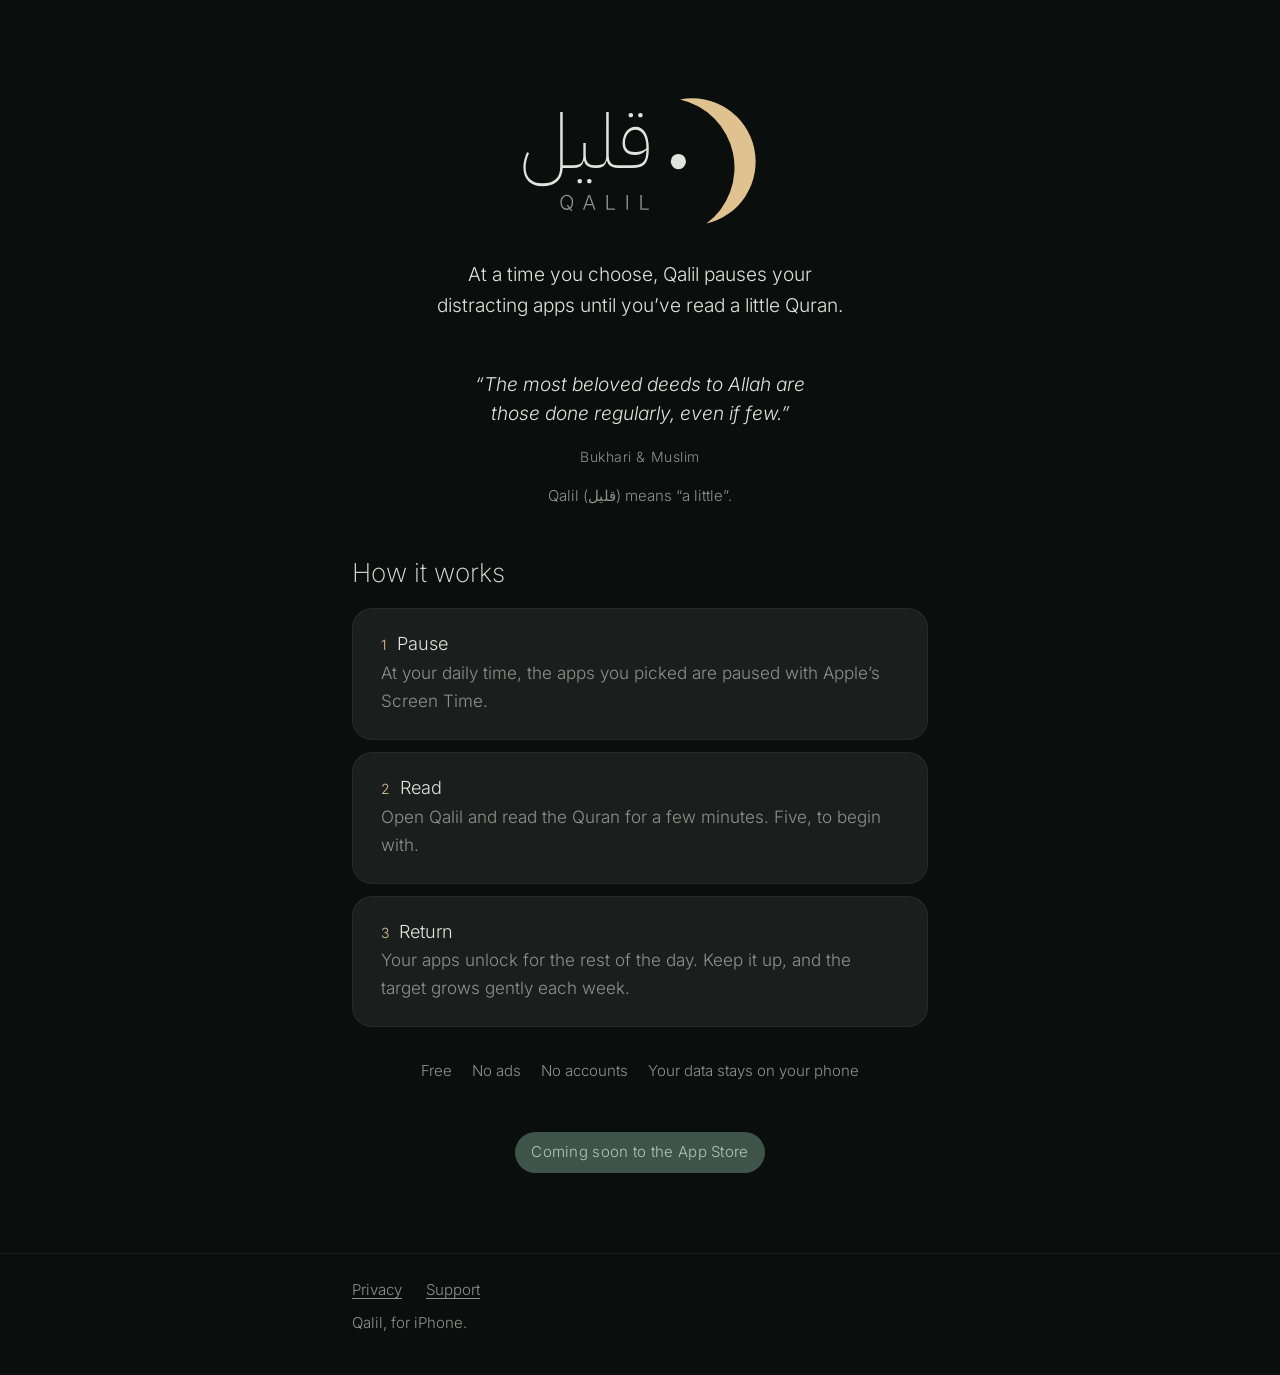
==== index.html @ 8bd306e0 "Qalil website: home, privacy, support, 404 Plain HTML/CSS for GitHub Pages at qalil.app. Self-hosted" ====
<!doctype html>
<html lang="en">
<head>
  <meta charset="utf-8">
  <meta name="viewport" content="width=device-width, initial-scale=1, viewport-fit=cover">
  <title>Qalil: a little Quran, every day</title>
  <meta name="description" content="Qalil pauses the apps you choose each day until you've read a little Quran. Free, no ads, no accounts.">
  <meta name="theme-color" content="#0a0f0d">
  <meta name="color-scheme" content="dark">
  <link rel="canonical" href="https://qalil.app/">
  <link rel="icon" href="/favicon.ico" sizes="32x32">
  <link rel="icon" href="/favicon.svg" type="image/svg+xml">
  <link rel="apple-touch-icon" href="/assets/img/apple-touch-icon.png">
  <link rel="preload" href="/assets/fonts/Inter-300Light.woff2" as="font" type="font/woff2" crossorigin>
  <link rel="stylesheet" href="/assets/site.css">
  <meta property="og:type" content="website">
  <meta property="og:site_name" content="Qalil">
  <meta property="og:title" content="Qalil: a little Quran, every day">
  <meta property="og:description" content="Qalil pauses the apps you choose each day until you've read a little Quran. Free, no ads, no accounts.">
  <meta property="og:url" content="https://qalil.app/">
  <meta property="og:image" content="https://qalil.app/assets/img/og.png">
  <meta property="og:image:width" content="1200">
  <meta property="og:image:height" content="630">
  <meta property="og:image:alt" content="The Qalil logo: a gold crescent beside the word قليل and QALIL.">
  <meta name="twitter:card" content="summary_large_image">
</head>
<body>
  <a class="skip" href="#main">Skip to content</a>
  <main id="main" class="wrap">
    <section class="hero">
      <h1><img src="/assets/img/lockup.svg" width="142" height="77" alt="Qalil (قليل)"></h1>
      <p class="lede">At a time you choose, Qalil pauses your distracting apps until you’ve read a little Quran.</p>
    </section>

    <figure class="hadith">
      <blockquote>
        <p>“The most beloved deeds to Allah are those done regularly, even if few.”</p>
      </blockquote>
      <footer>Bukhari &amp; Muslim</footer>
    </figure>
    <p class="meaning">Qalil (قليل) means “a little”.</p>

    <h2 id="how">How it works</h2>
    <ol class="steps" aria-labelledby="how">
      <li class="card">
        <h3><span class="n" aria-hidden="true">1</span> Pause</h3>
        <p>At your daily time, the apps you picked are paused with Apple’s Screen Time.</p>
      </li>
      <li class="card">
        <h3><span class="n" aria-hidden="true">2</span> Read</h3>
        <p>Open Qalil and read the Quran for a few minutes. Five, to begin with.</p>
      </li>
      <li class="card">
        <h3><span class="n" aria-hidden="true">3</span> Return</h3>
        <p>Your apps unlock for the rest of the day. Keep it up, and the target grows gently each week.</p>
      </li>
    </ol>

    <ul class="facts" aria-label="In short">
      <li>Free</li>
      <li>No ads</li>
      <li>No accounts</li>
      <li>Your data stays on your phone</li>
    </ul>

    <p class="soon"><span class="pill">Coming soon to the App Store</span></p>
  </main>

  <footer class="site-footer">
    <div class="wrap">
      <nav aria-label="Site">
        <ul>
          <li><a href="/privacy/">Privacy</a></li>
          <li><a href="/support/">Support</a></li>
        </ul>
      </nav>
      <p>Qalil, for iPhone.</p>
    </div>
  </footer>
</body>
</html>
---- assets/site.css ----
/* Qalil: dark only, matching the app. */

@font-face {
  font-family: "Inter";
  font-style: normal;
  font-weight: 200;
  font-display: swap;
  src: url("/assets/fonts/Inter-200ExtraLight.woff2") format("woff2");
}
@font-face {
  font-family: "Inter";
  font-style: normal;
  font-weight: 300;
  font-display: swap;
  src: url("/assets/fonts/Inter-300Light.woff2") format("woff2");
}
@font-face {
  font-family: "Inter";
  font-style: italic;
  font-weight: 300;
  font-display: swap;
  src: url("/assets/fonts/Inter-300Light_Italic.woff2") format("woff2");
}

:root {
  color-scheme: dark;
  --base: #0a0f0d;
  --card: #1a1f1d;
  --text: #dfe4e0;
  --muted: #8c928e;
  --hairline: rgba(225, 230, 227, 0.06);
  --sage: #3e544a;
  --sage-text: #afc7ba;
  --gold: #e0c290;
  --gutter: 1.25rem;
  --measure: 36rem;
}

*,
*::before,
*::after {
  box-sizing: border-box;
}

html {
  -webkit-text-size-adjust: 100%;
  text-size-adjust: 100%;
}

body {
  margin: 0;
  background: var(--base);
  color: var(--text);
  font-family: "Inter", -apple-system, BlinkMacSystemFont, "Segoe UI", sans-serif;
  font-weight: 300;
  font-size: 1.0625rem;
  line-height: 1.65;
  -webkit-font-smoothing: antialiased;
}

img,
svg {
  display: block;
  max-width: 100%;
}

a {
  color: var(--text);
  text-decoration-color: var(--muted);
  text-decoration-thickness: 1px;
  text-underline-offset: 0.2em;
}
a:hover {
  text-decoration-color: var(--gold);
}
a:focus-visible {
  outline: 2px solid var(--gold);
  outline-offset: 3px;
  border-radius: 2px;
}

.skip {
  position: absolute;
  left: -9999px;
}
.skip:focus {
  left: var(--gutter);
  top: 0.75rem;
  background: var(--card);
  padding: 0.5rem 0.75rem;
  border-radius: 8px;
}

.wrap {
  width: 100%;
  max-width: calc(var(--measure) + 2 * var(--gutter));
  margin: 0 auto;
  padding-left: var(--gutter);
  padding-right: var(--gutter);
}

/* Header on inner pages */
.site-header {
  padding: 1.5rem 0 0;
}
.site-header a {
  display: inline-flex;
  align-items: center;
  gap: 0.5rem;
  text-decoration: none;
  color: var(--muted);
  font-size: 0.9375rem;
  letter-spacing: 0.02em;
}
.site-header a:hover {
  color: var(--text);
}
.site-header img {
  width: 28px;
  height: 28px;
}

main {
  padding: 3rem 0 4rem;
}

h1,
h2,
h3 {
  font-weight: 200;
  line-height: 1.2;
  margin: 0;
}
h1 {
  font-size: 2.5rem;
  letter-spacing: -0.01em;
}
h2 {
  font-size: 1.625rem;
  margin-top: 3rem;
  margin-bottom: 0.75rem;
}
h3 {
  font-size: 1.125rem;
  font-weight: 300;
  margin-top: 1.75rem;
  margin-bottom: 0.25rem;
}

p,
ul {
  margin: 0 0 1rem;
}
ul {
  padding-left: 1.25rem;
}
li {
  margin-bottom: 0.4rem;
}
li::marker {
  color: var(--muted);
}

.muted {
  color: var(--muted);
}
.lede {
  font-size: 1.1875rem;
  color: var(--text);
}
.meta {
  color: var(--muted);
  font-size: 0.9375rem;
  margin-top: 0.75rem;
}

.card {
  background: var(--card);
  border: 1px solid var(--hairline);
  border-radius: 20px;
  padding: 1.25rem 1.25rem;
}

/* Home */
.hero {
  text-align: center;
  padding-top: 1.5rem;
}
.hero h1 {
  margin: 0 auto;
  width: min(15rem, 70%);
}
.hero h1 img {
  width: 100%;
  height: auto;
}
.hero .lede {
  margin: 2rem auto 0;
  max-width: 26rem;
}

.hadith {
  margin: 3rem auto 0;
  text-align: center;
  max-width: 26rem;
}
.hadith p {
  font-style: italic;
  font-size: 1.1875rem;
  line-height: 1.55;
  margin: 0 0 0.5rem;
}
.hadith footer {
  color: var(--muted);
  font-size: 0.875rem;
  letter-spacing: 0.04em;
}

.meaning {
  text-align: center;
  color: var(--muted);
  font-size: 0.9375rem;
  margin-top: 1rem;
}

.steps {
  list-style: none;
  padding: 0;
  margin: 1.25rem 0 0;
  display: grid;
  gap: 0.75rem;
}
.steps li {
  margin: 0;
}
.steps h3 {
  margin: 0 0 0.25rem;
  display: flex;
  align-items: baseline;
  gap: 0.6rem;
}
.steps .n {
  color: var(--gold);
  font-size: 0.875rem;
  font-variant-numeric: tabular-nums;
}
.steps p {
  margin: 0;
  color: var(--muted);
}

.facts {
  list-style: none;
  padding: 0;
  margin: 2rem 0 0;
  display: flex;
  flex-wrap: wrap;
  justify-content: center;
  gap: 0.5rem 1.25rem;
  color: var(--muted);
  font-size: 0.9375rem;
}
.facts li {
  margin: 0;
}

.pill {
  display: inline-block;
  background: var(--sage);
  color: var(--sage-text);
  border-radius: 999px;
  padding: 0.5rem 1rem;
  font-size: 0.9375rem;
  letter-spacing: 0.02em;
}
.soon {
  text-align: center;
  margin-top: 3rem;
}

/* Support */
.contact {
  margin-top: 2rem;
}
.contact .note {
  color: var(--muted);
  margin: 0;
}
.term {
  font-weight: 300;
  color: var(--text);
}
.email {
  font-size: 1.25rem;
}
.faq h3 {
  font-size: 1.25rem;
  font-weight: 200;
  margin-top: 2.25rem;
  margin-bottom: 0.5rem;
}
.credits {
  list-style: none;
  margin: 0;
  padding-top: 0.25rem;
  padding-bottom: 0.25rem;
}
.credits li {
  padding: 0.85rem 0;
  border-top: 1px solid var(--hairline);
  margin: 0;
}
.credits li:first-child {
  border-top: 0;
}
.credits span {
  display: block;
  color: var(--muted);
  font-size: 0.9375rem;
}

/* 404 */
.notfound {
  min-height: 100vh;
  display: flex;
  flex-direction: column;
  align-items: center;
  justify-content: center;
  text-align: center;
  gap: 0.5rem;
}
.notfound h1 {
  margin-top: 1rem;
}

/* Footer */
.site-footer {
  border-top: 1px solid var(--hairline);
  padding: 1.5rem 0 2.5rem;
  color: var(--muted);
  font-size: 0.9375rem;
}
.site-footer nav ul {
  list-style: none;
  padding: 0;
  margin: 0 0 0.5rem;
  display: flex;
  flex-wrap: wrap;
  gap: 0.25rem 1.5rem;
}
.site-footer nav li {
  margin: 0;
}
.site-footer a {
  color: var(--muted);
}
.site-footer a:hover,
.site-footer a[aria-current="page"] {
  color: var(--text);
}
.site-footer p {
  margin: 0;
}

@media (min-width: 40em) {
  h1 {
    font-size: 3rem;
  }
  main {
    padding-top: 4.5rem;
  }
  .card {
    padding: 1.5rem 1.75rem;
  }
}
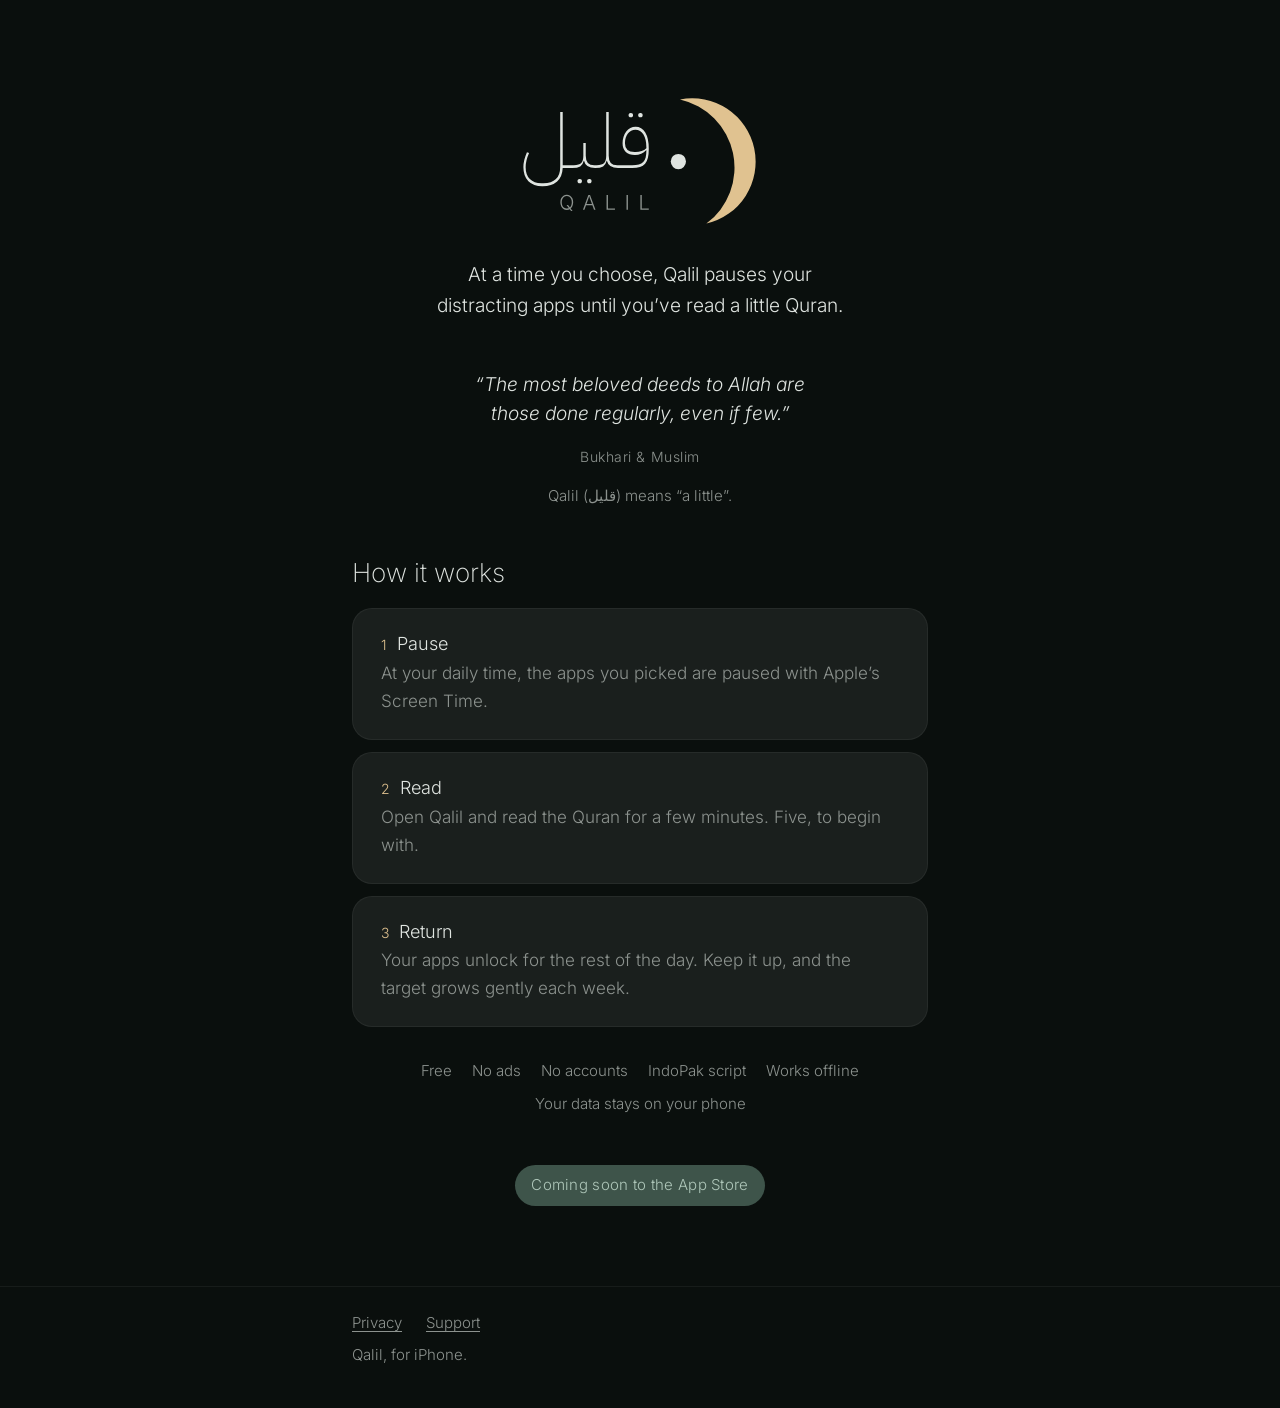
==== commit 1af18f87: "SEO basics: robots.txt, sitemap, structured data, clearer home title - robots.txt and sitemap.xml (h" ====
--- a/index.html
+++ b/index.html
@@ -3,8 +3,8 @@
 <head>
   <meta charset="utf-8">
   <meta name="viewport" content="width=device-width, initial-scale=1, viewport-fit=cover">
-  <title>Qalil: a little Quran, every day</title>
-  <meta name="description" content="Qalil pauses the apps you choose each day until you've read a little Quran. Free, no ads, no accounts.">
+  <title>Qalil: a daily Quran habit, before your apps</title>
+  <meta name="description" content="An iPhone app for a daily Quran habit. At your time, Qalil pauses the apps you pick until you’ve read a little Quran, in IndoPak script. Free, no ads.">
   <meta name="theme-color" content="#0a0f0d">
   <meta name="color-scheme" content="dark">
   <link rel="canonical" href="https://qalil.app/">
@@ -15,14 +15,38 @@
   <link rel="stylesheet" href="/assets/site.css">
   <meta property="og:type" content="website">
   <meta property="og:site_name" content="Qalil">
-  <meta property="og:title" content="Qalil: a little Quran, every day">
-  <meta property="og:description" content="Qalil pauses the apps you choose each day until you've read a little Quran. Free, no ads, no accounts.">
+  <meta property="og:title" content="Qalil: a daily Quran habit, before your apps">
+  <meta property="og:description" content="At your time, Qalil pauses the apps you pick until you’ve read a little Quran. Free, no ads, no accounts.">
   <meta property="og:url" content="https://qalil.app/">
   <meta property="og:image" content="https://qalil.app/assets/img/og.png">
   <meta property="og:image:width" content="1200">
   <meta property="og:image:height" content="630">
   <meta property="og:image:alt" content="The Qalil logo: a gold crescent beside the word قليل and QALIL.">
   <meta name="twitter:card" content="summary_large_image">
+  <script type="application/ld+json">
+  {
+    "@context": "https://schema.org",
+    "@graph": [
+      {
+        "@type": "WebSite",
+        "name": "Qalil",
+        "url": "https://qalil.app/"
+      },
+      {
+        "@type": "MobileApplication",
+        "name": "Qalil",
+        "alternateName": "Qalil: Daily Quran Habit",
+        "url": "https://qalil.app/",
+        "description": "At a time you choose, Qalil pauses the apps you pick until you’ve read a little Quran, in clear IndoPak script. The daily target grows gently each week.",
+        "image": "https://qalil.app/assets/img/icon-1024.png",
+        "operatingSystem": "iOS 18.0 or later",
+        "applicationCategory": "LifestyleApplication",
+        "inLanguage": "en",
+        "offers": { "@type": "Offer", "price": "0", "priceCurrency": "USD" }
+      }
+    ]
+  }
+  </script>
 </head>
 <body>
   <a class="skip" href="#main">Skip to content</a>
@@ -60,6 +84,8 @@
       <li>Free</li>
       <li>No ads</li>
       <li>No accounts</li>
+      <li>IndoPak script</li>
+      <li>Works offline</li>
       <li>Your data stays on your phone</li>
     </ul>
 
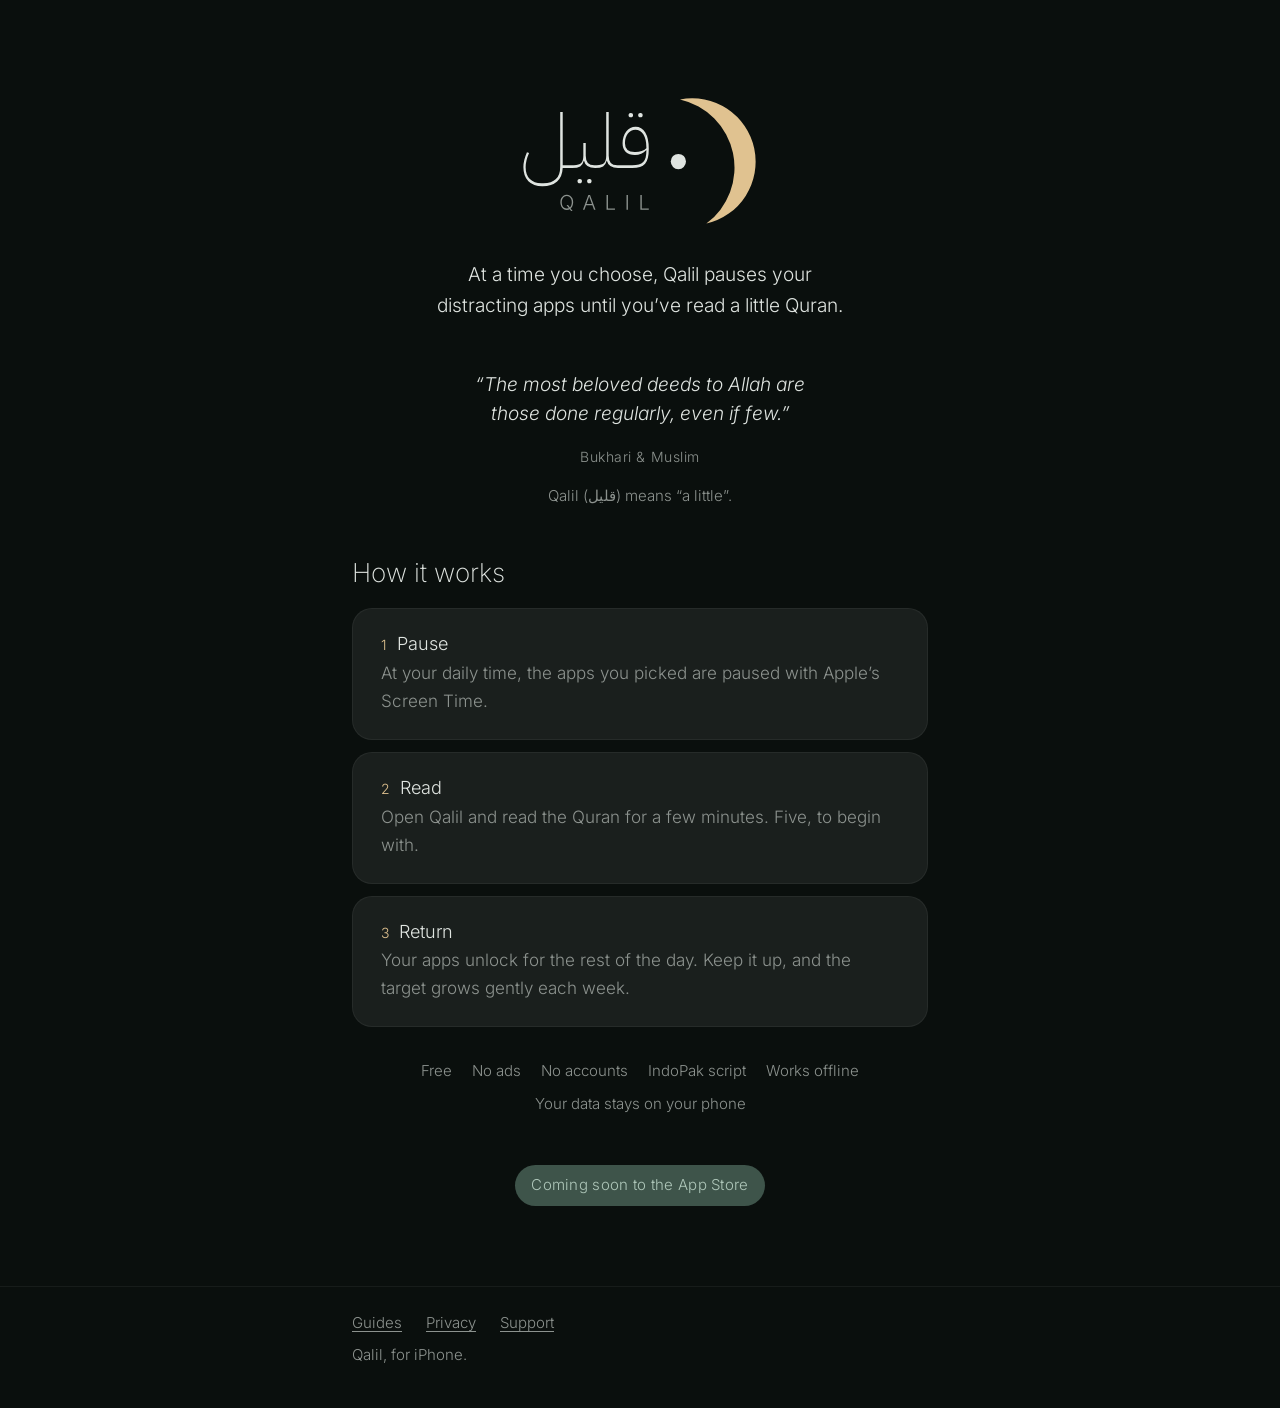
==== commit 093602f3: "Guides: a first batch of three, and a guides page - How to build a daily Quran habit that lasts - Ho" ====
--- a/index.html
+++ b/index.html
@@ -96,6 +96,7 @@
     <div class="wrap">
       <nav aria-label="Site">
         <ul>
+          <li><a href="/guides/">Guides</a></li>
           <li><a href="/privacy/">Privacy</a></li>
           <li><a href="/support/">Support</a></li>
         </ul>
--- a/assets/site.css
+++ b/assets/site.css
@@ -148,10 +148,12 @@
 }
 
 p,
-ul {
+ul,
+ol {
   margin: 0 0 1rem;
 }
-ul {
+ul,
+ol {
   padding-left: 1.25rem;
 }
 li {
@@ -179,6 +181,20 @@
   border: 1px solid var(--hairline);
   border-radius: 20px;
   padding: 1.25rem 1.25rem;
+}
+
+/* Guides */
+.quote {
+  margin: 0 0 1rem;
+  padding-left: 1rem;
+  border-left: 2px solid var(--hairline);
+  font-style: italic;
+}
+.next {
+  margin: 2.5rem 0 1rem;
+}
+.next p:last-child {
+  margin-bottom: 0;
 }
 
 /* Home */
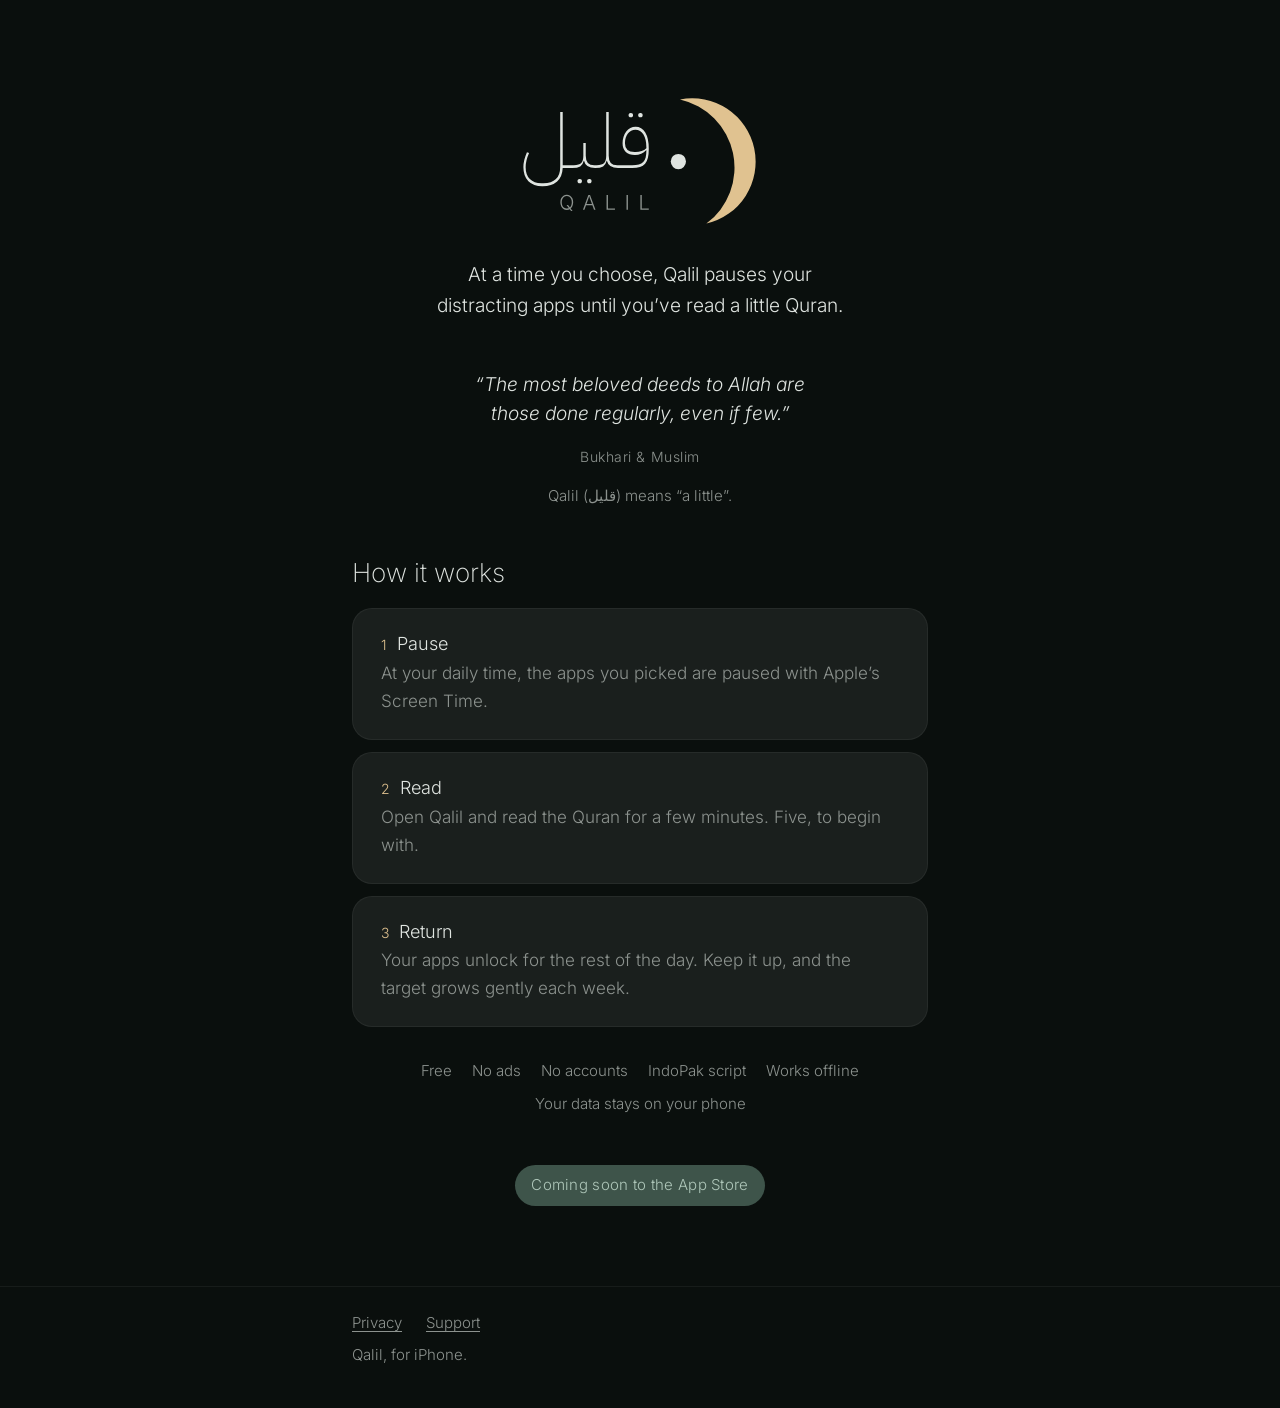
==== commit c38d7fd6: "Merge pull request #4 from sabeelahmad/seo/basics SEO basics: robots, sitemap, structured data, home" ====
--- a/index.html
+++ b/index.html
@@ -96,7 +96,6 @@
     <div class="wrap">
       <nav aria-label="Site">
         <ul>
-          <li><a href="/guides/">Guides</a></li>
           <li><a href="/privacy/">Privacy</a></li>
           <li><a href="/support/">Support</a></li>
         </ul>
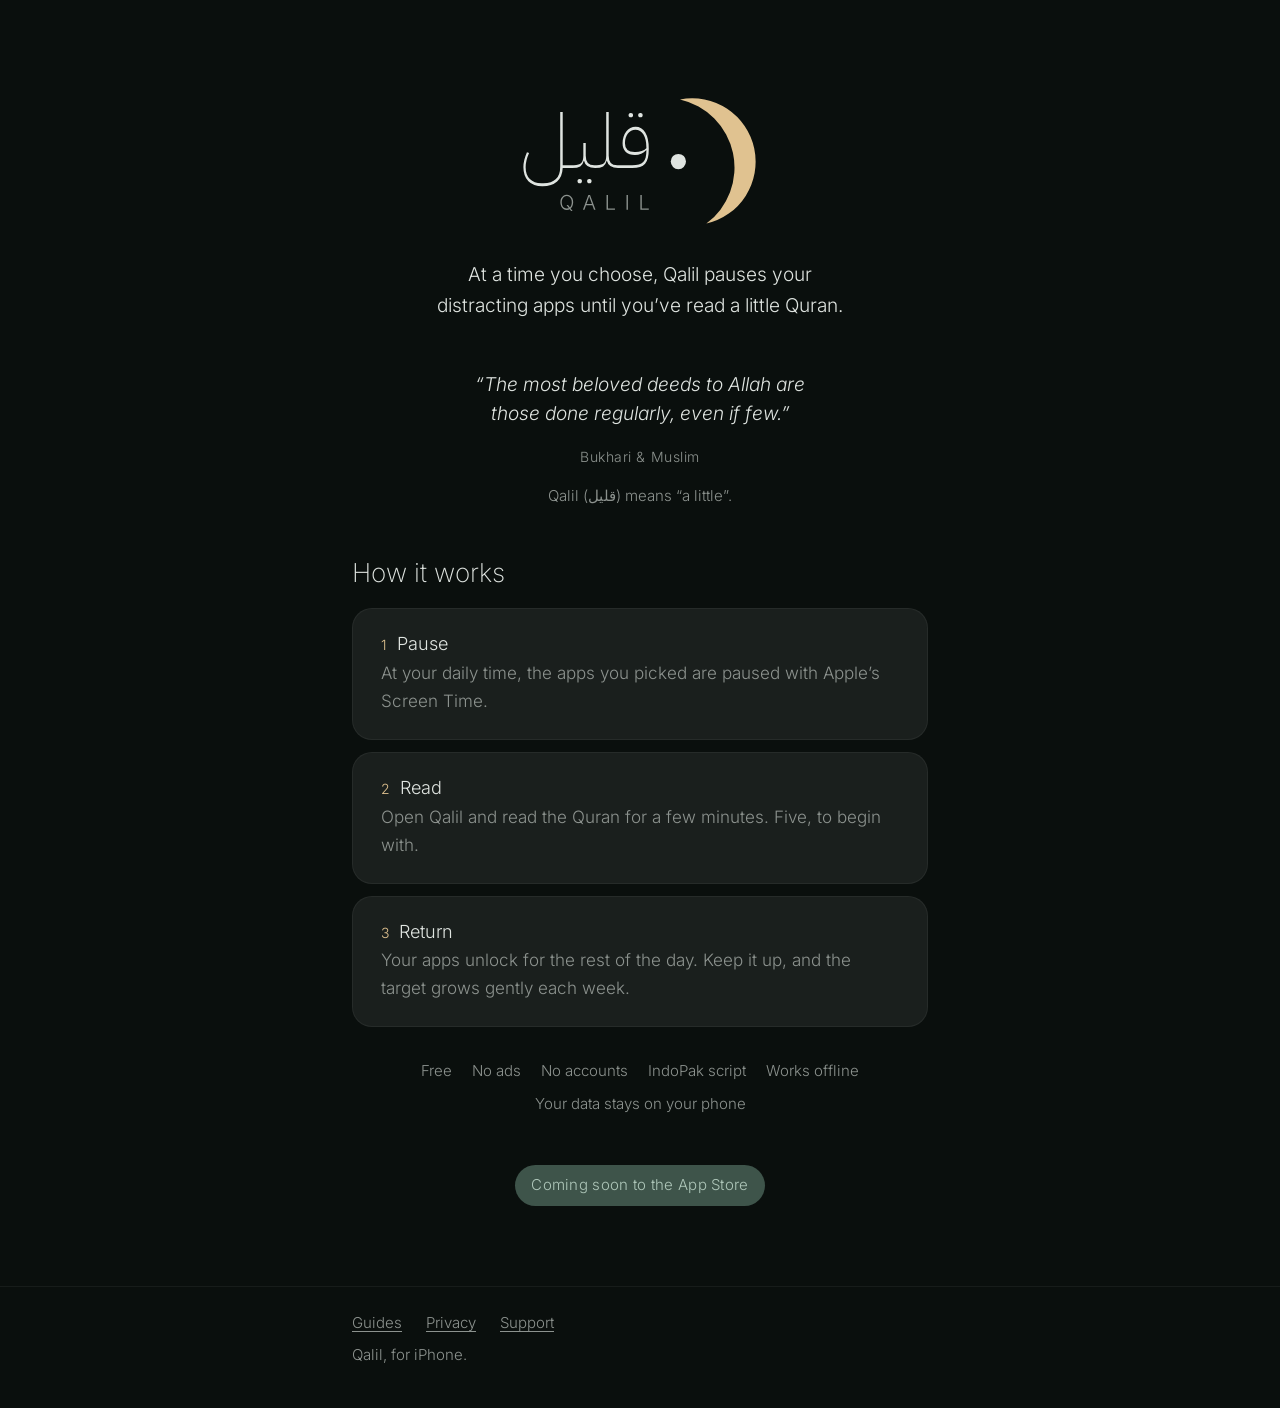
==== commit 70a1cce4: "Merge pull request #5 from sabeelahmad/content/first-guides Guides: first batch of three" ====
--- a/index.html
+++ b/index.html
@@ -96,6 +96,7 @@
     <div class="wrap">
       <nav aria-label="Site">
         <ul>
+          <li><a href="/guides/">Guides</a></li>
           <li><a href="/privacy/">Privacy</a></li>
           <li><a href="/support/">Support</a></li>
         </ul>
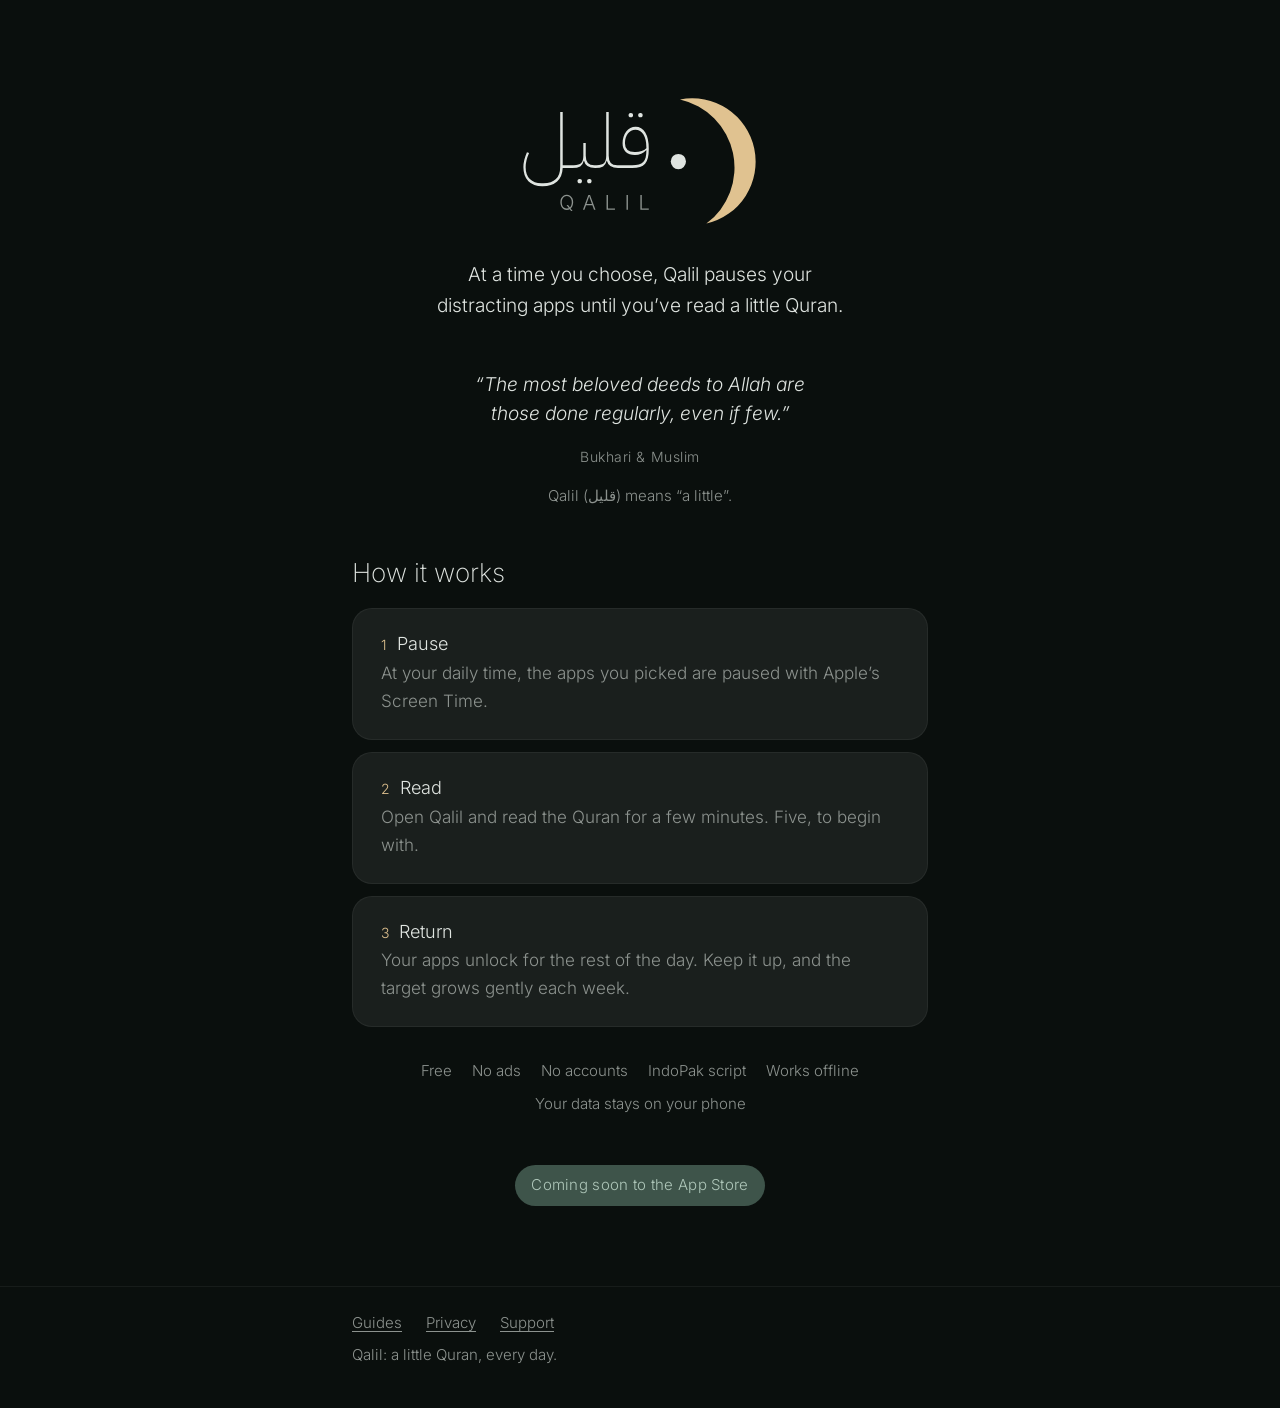
==== commit d0850ec0: "Say phone, not iPhone, except in iPhone-only steps - Footer on every page: "Qalil: a little Quran, e" ====
--- a/index.html
+++ b/index.html
@@ -4,7 +4,7 @@
   <meta charset="utf-8">
   <meta name="viewport" content="width=device-width, initial-scale=1, viewport-fit=cover">
   <title>Qalil: a daily Quran habit, before your apps</title>
-  <meta name="description" content="An iPhone app for a daily Quran habit. At your time, Qalil pauses the apps you pick until you’ve read a little Quran, in IndoPak script. Free, no ads.">
+  <meta name="description" content="An app for a daily Quran habit. At your time, Qalil pauses the apps you pick until you’ve read a little Quran, in IndoPak script. Free, no ads.">
   <meta name="theme-color" content="#0a0f0d">
   <meta name="color-scheme" content="dark">
   <link rel="canonical" href="https://qalil.app/">
@@ -101,7 +101,7 @@
           <li><a href="/support/">Support</a></li>
         </ul>
       </nav>
-      <p>Qalil, for iPhone.</p>
+      <p>Qalil: a little Quran, every day.</p>
     </div>
   </footer>
 </body>
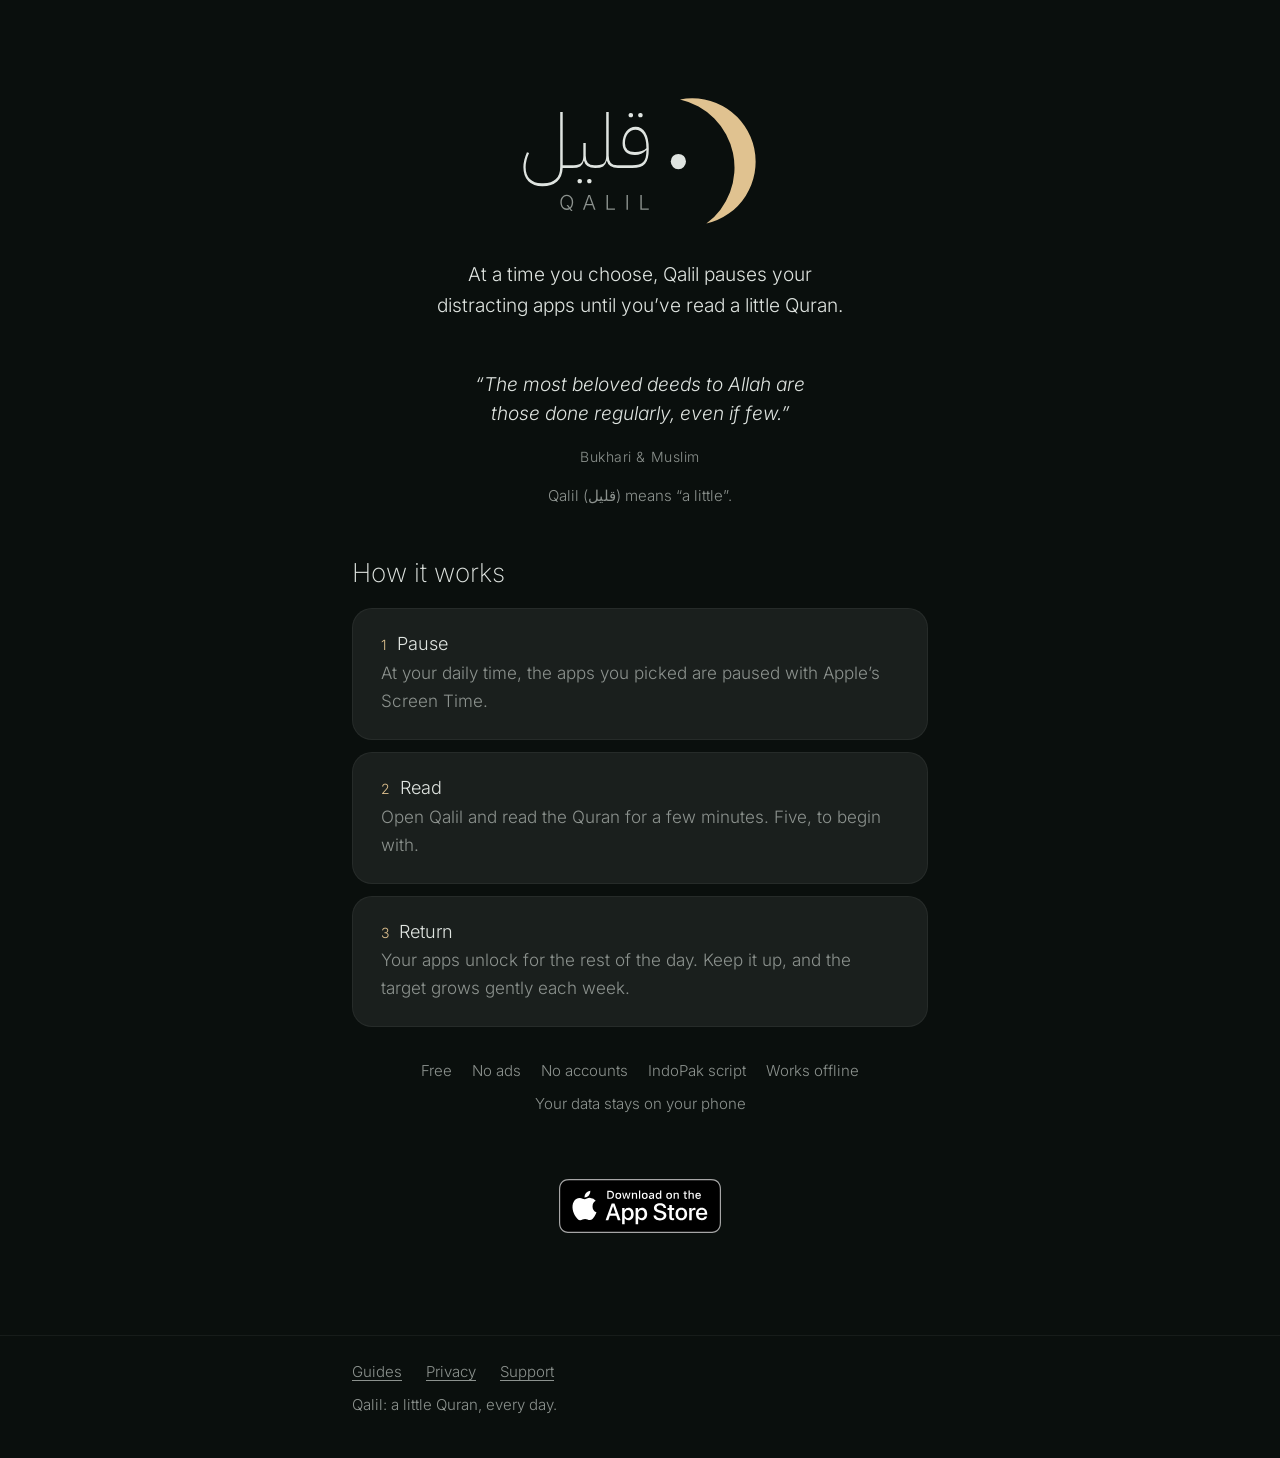
==== commit 3cd94025: "App Store: badge, Smart App Banner and links for app 6820683400 - Home: Apple's official badge (unmo" ====
--- a/index.html
+++ b/index.html
@@ -7,6 +7,7 @@
   <meta name="description" content="An app for a daily Quran habit. At your time, Qalil pauses the apps you pick until you’ve read a little Quran, in IndoPak script. Free, no ads.">
   <meta name="theme-color" content="#0a0f0d">
   <meta name="color-scheme" content="dark">
+  <meta name="apple-itunes-app" content="app-id=6820683400">
   <link rel="canonical" href="https://qalil.app/">
   <link rel="icon" href="/favicon.ico" sizes="32x32">
   <link rel="icon" href="/favicon.svg" type="image/svg+xml">
@@ -42,6 +43,8 @@
         "operatingSystem": "iOS 18.0 or later",
         "applicationCategory": "LifestyleApplication",
         "inLanguage": "en",
+        "installUrl": "https://apps.apple.com/app/id6820683400",
+        "downloadUrl": "https://apps.apple.com/app/id6820683400",
         "offers": { "@type": "Offer", "price": "0", "priceCurrency": "USD" }
       }
     ]
@@ -89,7 +92,7 @@
       <li>Your data stays on your phone</li>
     </ul>
 
-    <p class="soon"><span class="pill">Coming soon to the App Store</span></p>
+    <p class="soon"><a class="badge" href="https://apps.apple.com/app/id6820683400"><img src="/assets/img/app-store-badge.svg" width="162" height="54" alt="Download on the App Store"></a></p>
   </main>
 
   <footer class="site-footer">
--- a/assets/site.css
+++ b/assets/site.css
@@ -293,6 +293,16 @@
   text-align: center;
   margin-top: 3rem;
 }
+/* Apple's badge, unmodified: at least 40 px tall, with clear space of a quarter of its height. */
+.badge {
+  display: inline-block;
+  padding: 14px;
+}
+.badge img {
+  display: block;
+  height: 54px;
+  width: auto;
+}
 
 /* Support */
 .contact {
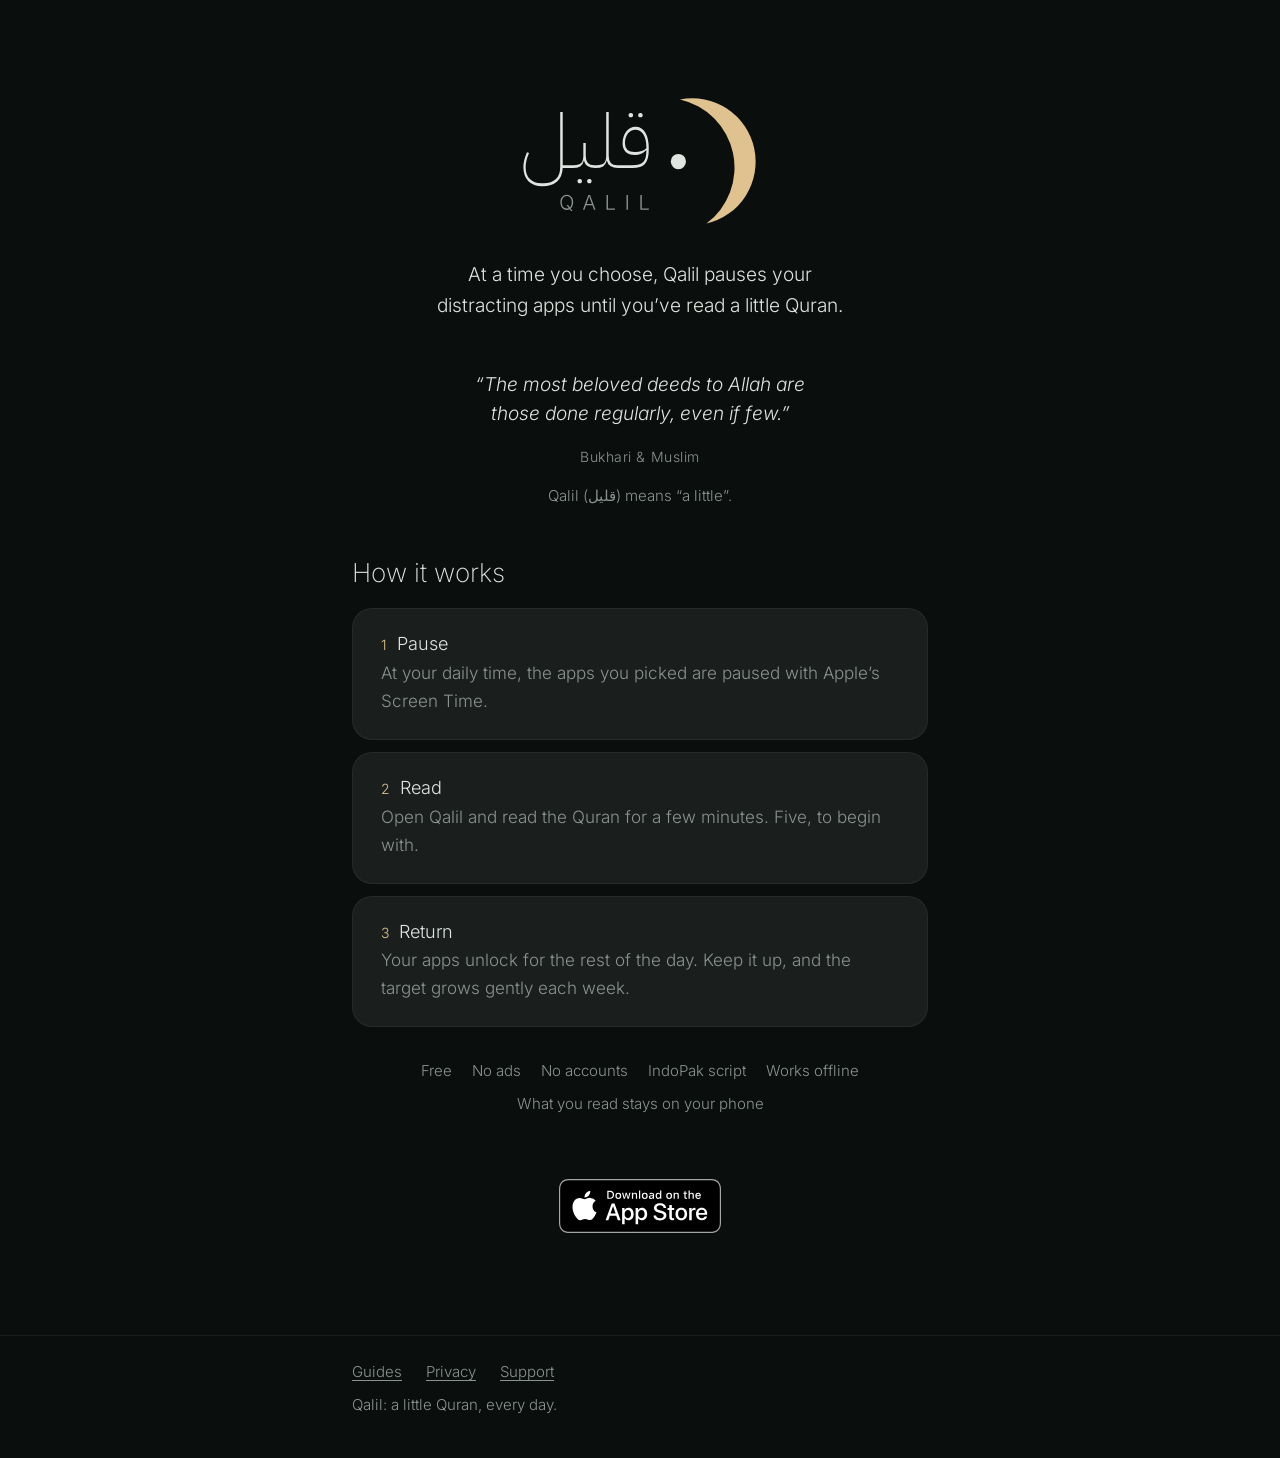
==== commit d4614fd5: "Home: "What you read stays on your phone" Co-Authored-By: Claude Opus 5.5 <noreply@anthropic.com>" ====
--- a/index.html
+++ b/index.html
@@ -89,7 +89,7 @@
       <li>No accounts</li>
       <li>IndoPak script</li>
       <li>Works offline</li>
-      <li>Your data stays on your phone</li>
+      <li>What you read stays on your phone</li>
     </ul>
 
     <p class="soon"><a class="badge" href="https://apps.apple.com/app/id6820683400"><img src="/assets/img/app-store-badge.svg" width="162" height="54" alt="Download on the App Store"></a></p>
